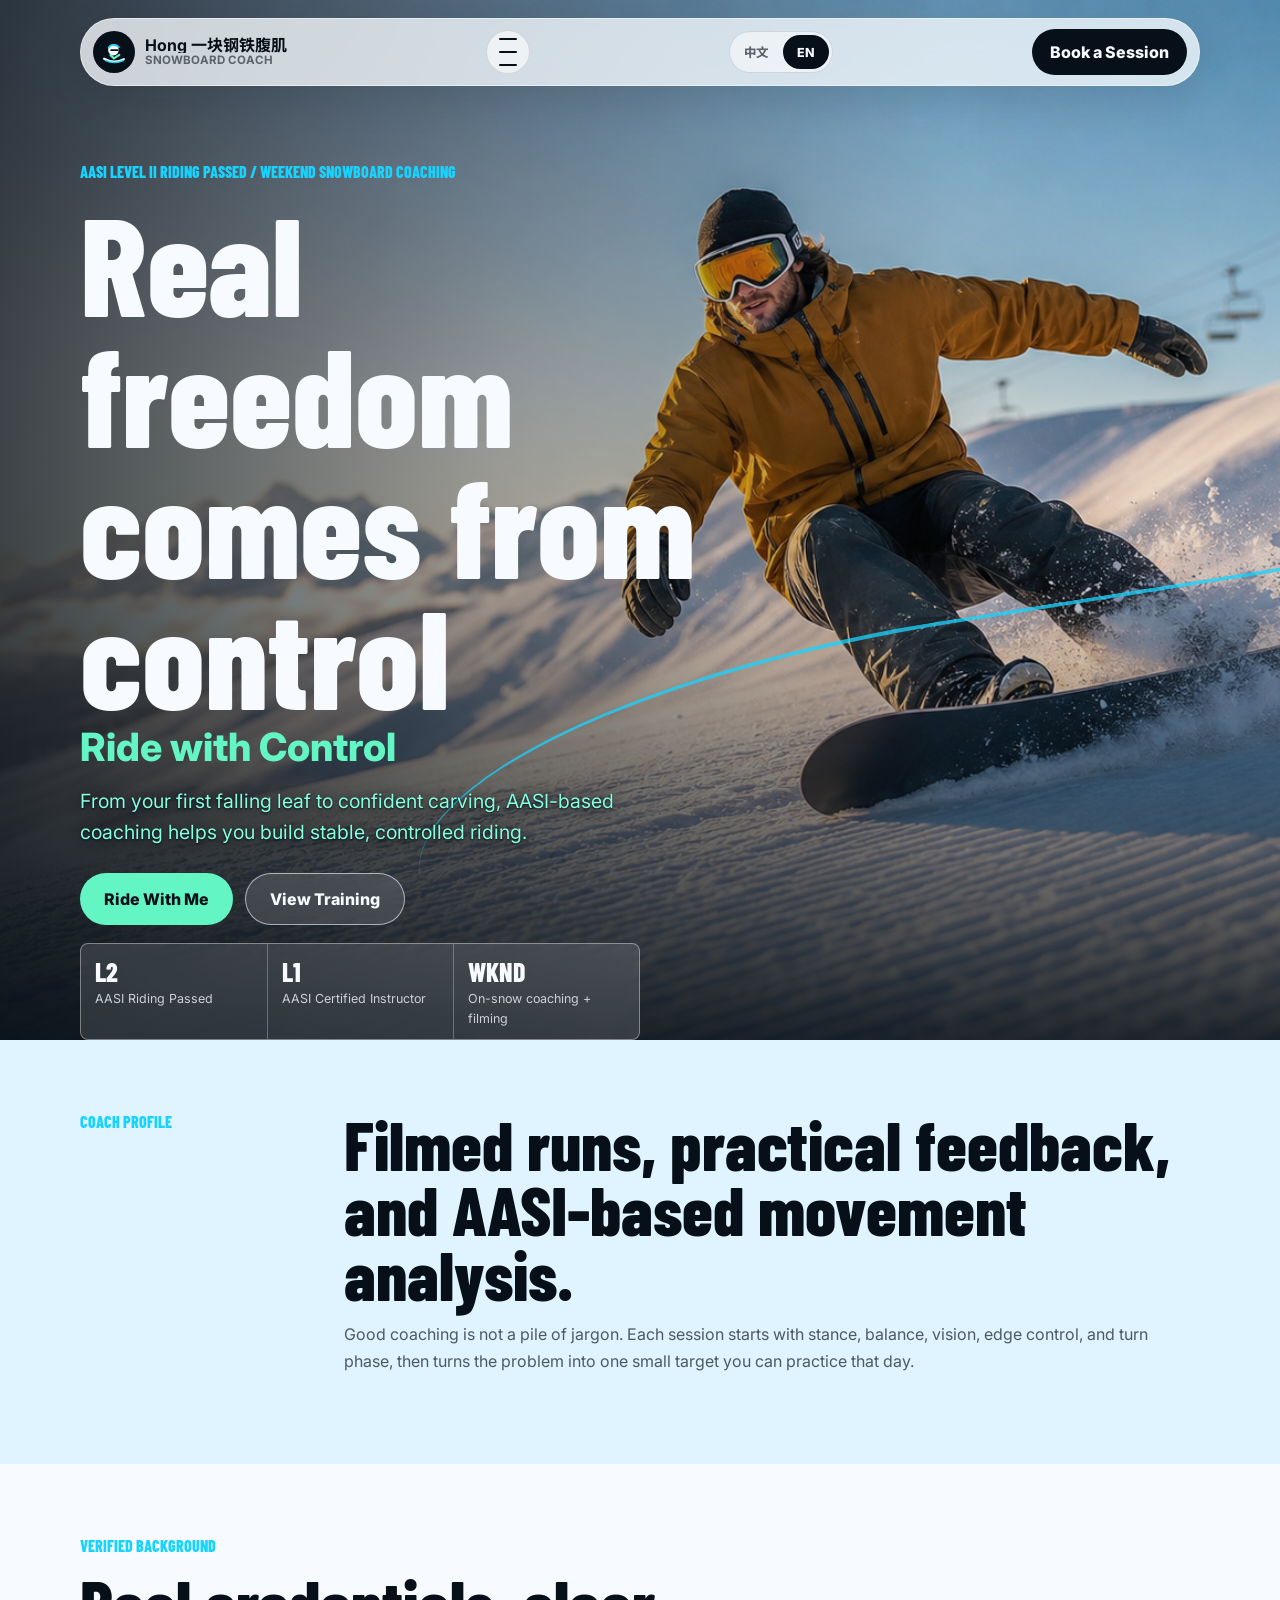
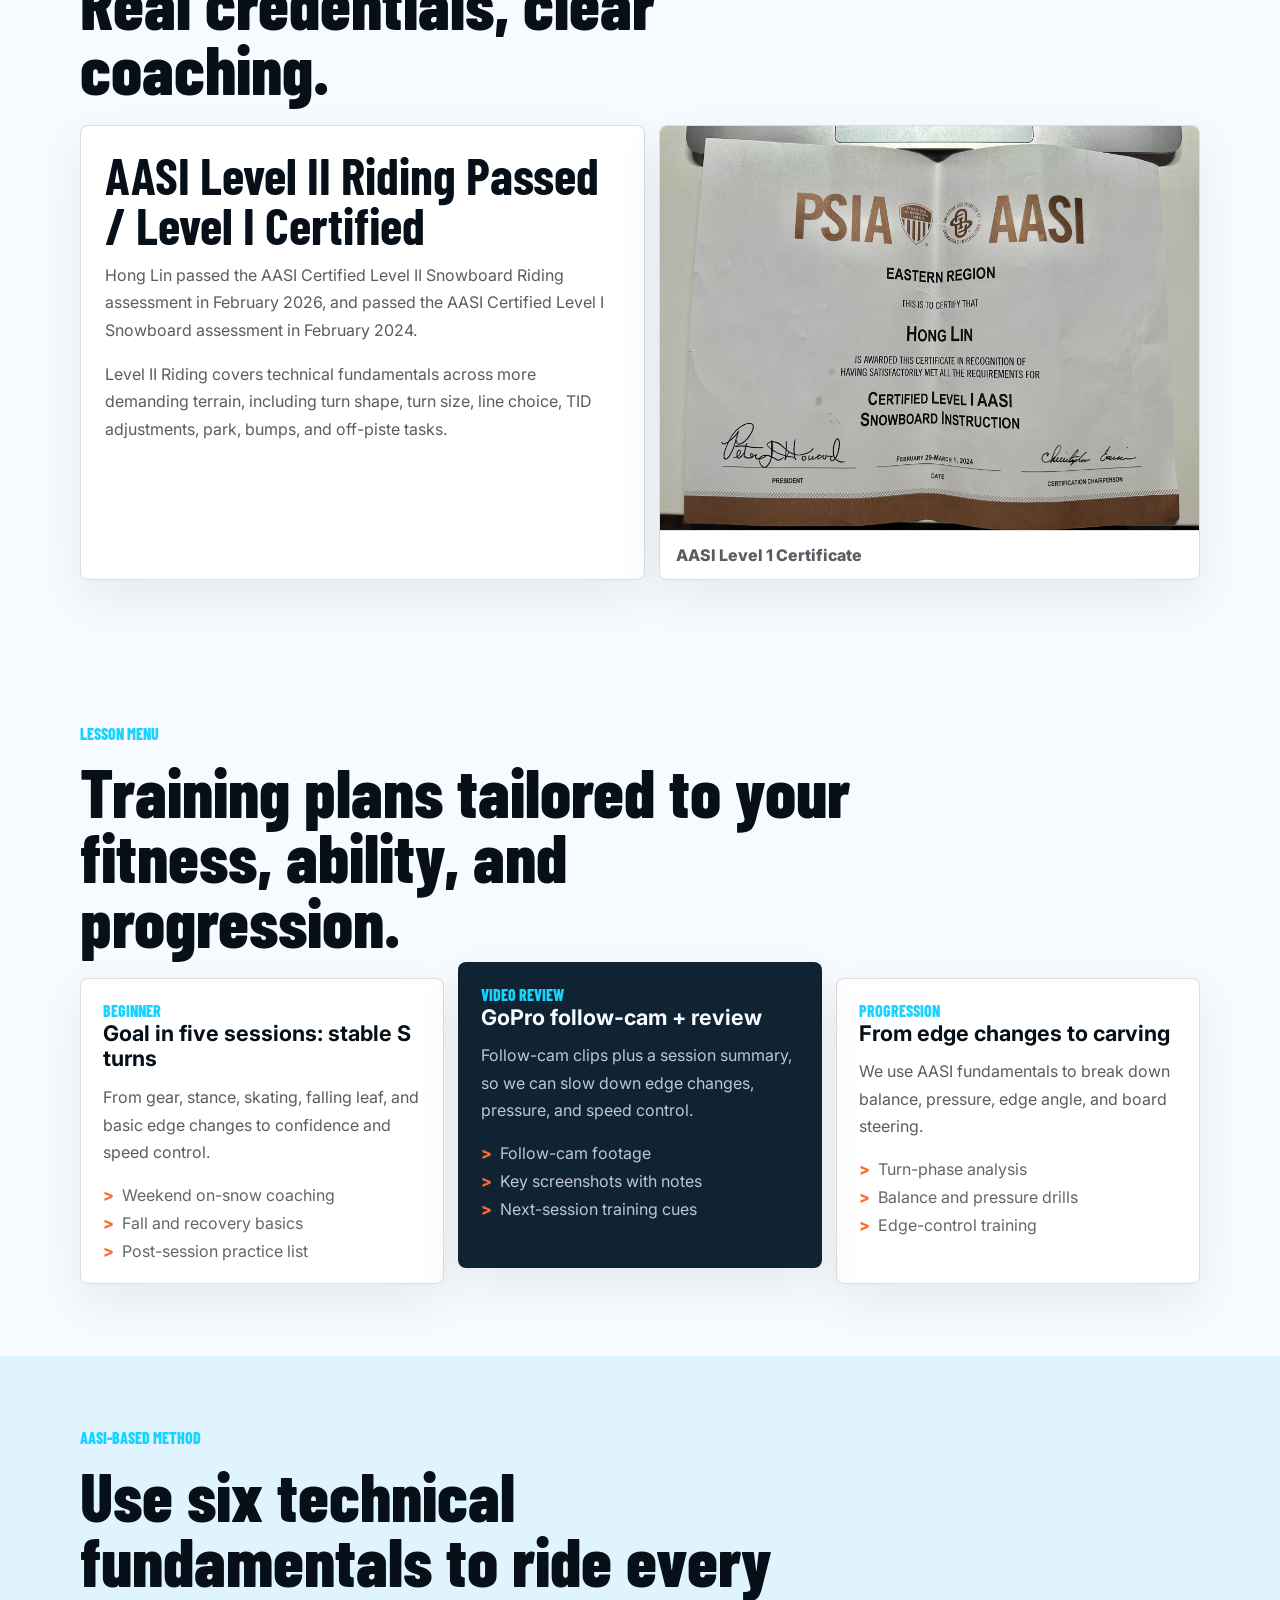
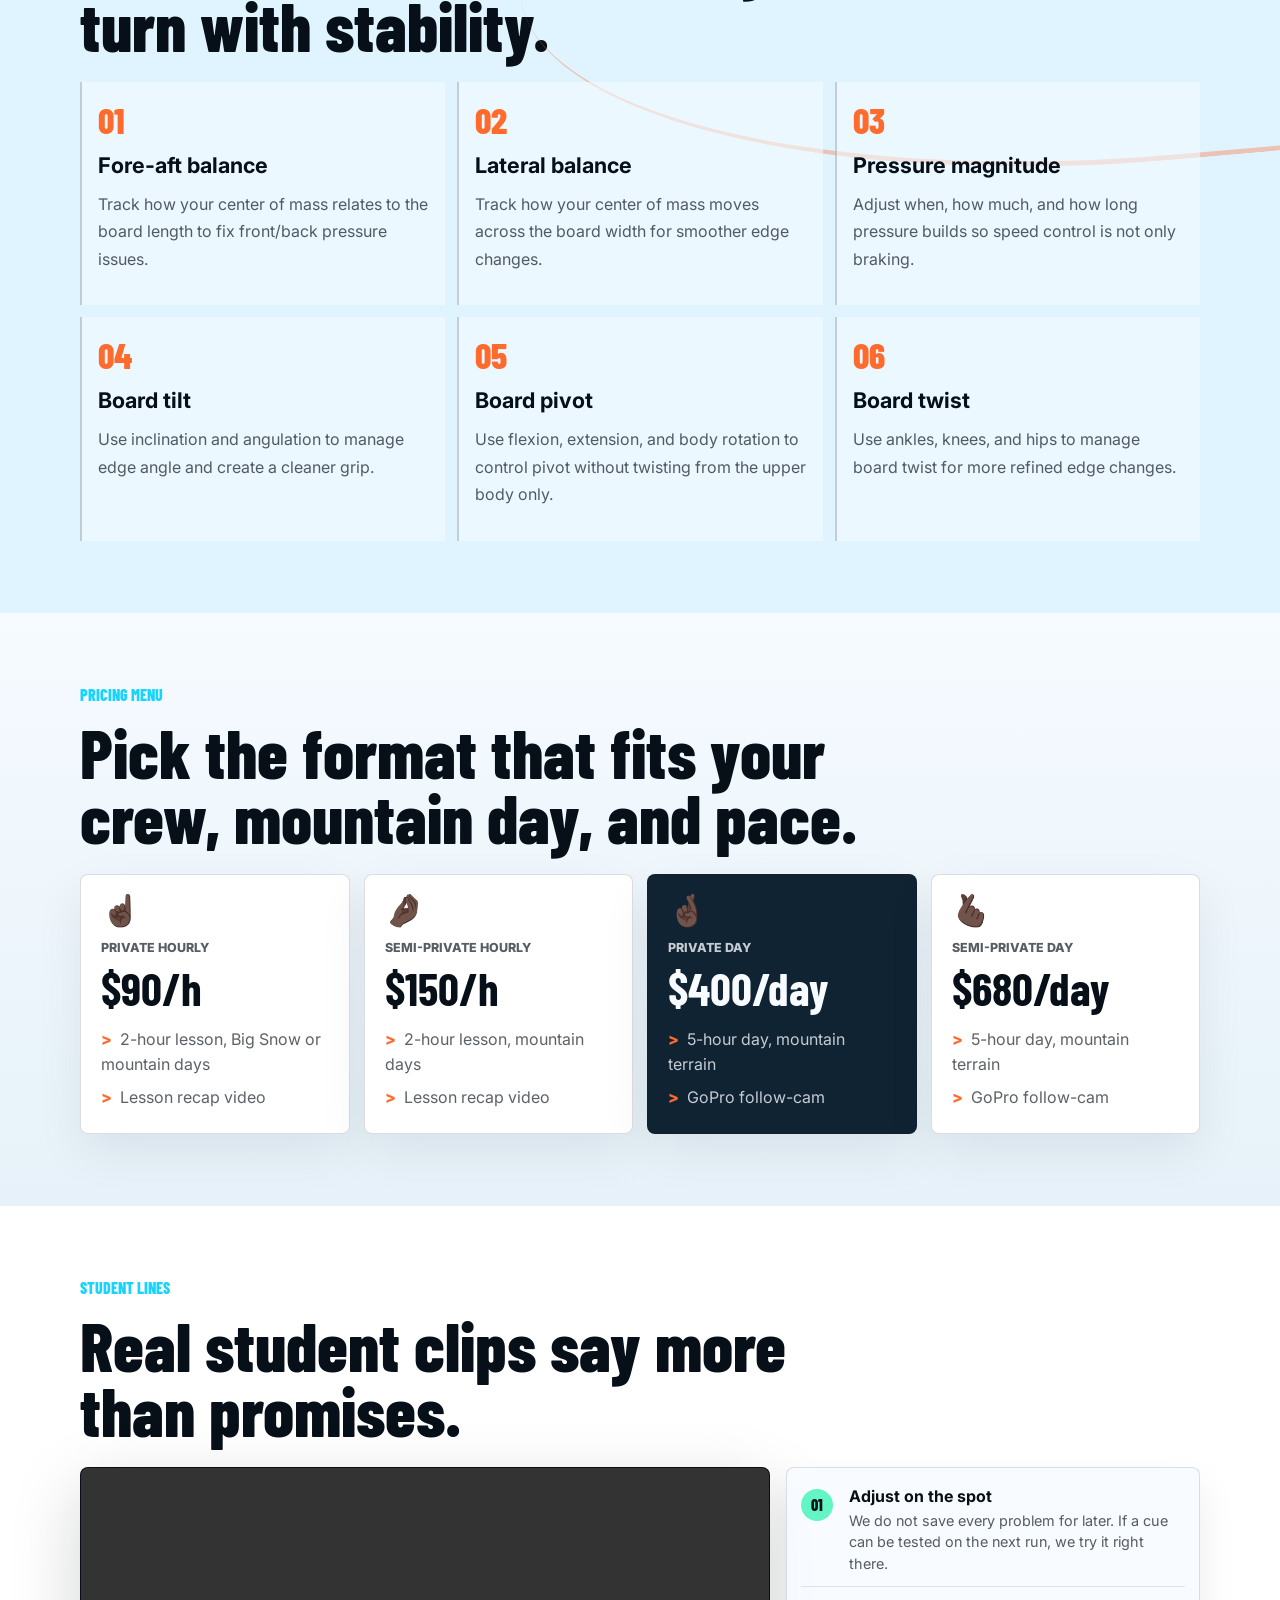
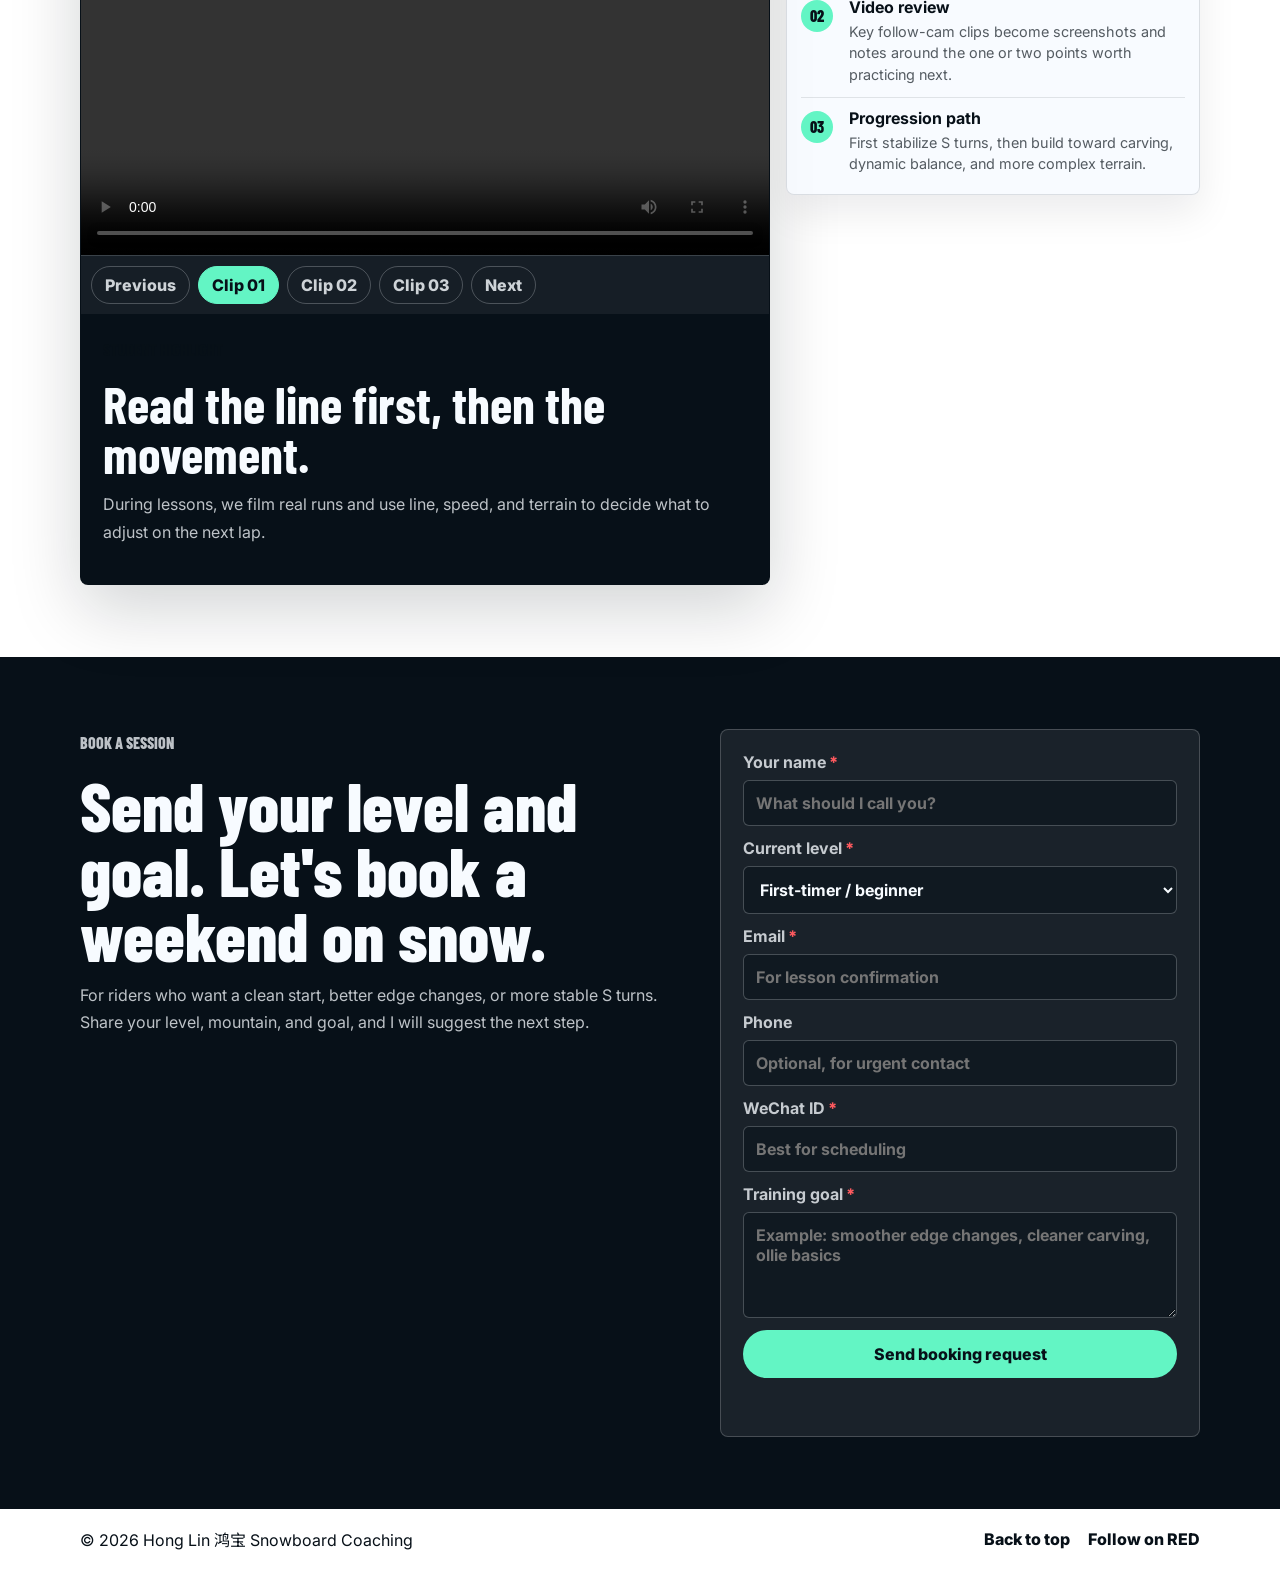
==== index.html @ 6276e7be "Deploy HongSnow static site" ====
<!DOCTYPE html>
<html lang="en">
  <head>
    <meta charset="UTF-8" />
    <meta name="viewport" content="width=device-width, initial-scale=1.0" />
    <meta name="theme-color" content="#071018" />
    <meta name="apple-mobile-web-app-capable" content="yes" />
    <meta name="apple-mobile-web-app-title" content="Hong Snow" />
    <meta name="apple-mobile-web-app-status-bar-style" content="black-translucent" />
    <link rel="manifest" href="./manifest.webmanifest" />
    <link rel="apple-touch-icon" href="./assets/app-icons/apple-touch-icon.png" />
    <title>Hong Lin 鸿宝 | AASI 单板滑雪教学</title>
    <link rel="preconnect" href="https://fonts.googleapis.com" />
    <link rel="preconnect" href="https://fonts.gstatic.com" crossorigin />
    <link
      href="https://fonts.googleapis.com/css2?family=Barlow+Condensed:wght@600;700;800&family=Inter:wght@400;500;600;700;800&family=Noto+Sans+SC:wght@400;500;700;800&display=swap"
      rel="stylesheet"
    />
    <link rel="stylesheet" href="./styles.css" />
  </head>
  <body>
    <div class="snow-welcome" aria-label="Welcome to the snow">
      <div class="snow-welcome-sky" aria-hidden="true"></div>
      <div class="snow-welcome-copy">
        <span>Hong Snow</span>
        <strong>Welcome to the snow</strong>
      </div>
      <svg class="snow-welcome-scene" viewBox="0 0 420 760" aria-hidden="true">
        <defs>
          <linearGradient id="welcomeSky" x1="0" x2="0" y1="0" y2="1">
            <stop offset="0" stop-color="#102332" />
            <stop offset="0.56" stop-color="#dff4ff" />
            <stop offset="1" stop-color="#f7fbff" />
          </linearGradient>
          <linearGradient id="welcomeSlope" x1="0" x2="1" y1="0" y2="1">
            <stop offset="0" stop-color="#ffffff" />
            <stop offset="1" stop-color="#bdeaff" />
          </linearGradient>
        </defs>
        <rect width="420" height="760" fill="url(#welcomeSky)" />
        <circle cx="340" cy="92" r="34" fill="#f7fbff" opacity="0.75" />
        <path d="M0 390 98 250l70 96 88-168 164 228v354H0Z" fill="#dff4ff" />
        <path d="M0 448 126 318l48 58 86-112 160 194v302H0Z" fill="#f7fbff" />
        <path class="welcome-track" d="M60 198 C126 292 180 390 232 492 C270 566 320 646 390 724" fill="none" stroke="#19d3ff" stroke-width="6" stroke-linecap="round" opacity="0.75" />
        <path d="M0 540 C110 486 230 550 420 476 V760H0Z" fill="url(#welcomeSlope)" />
        <g class="welcome-rider">
          <g class="rider-shadow">
            <ellipse cx="0" cy="52" rx="62" ry="10" fill="#071018" opacity="0.2" />
          </g>
          <path d="M-72 46 C-26 72 44 74 92 42" fill="none" stroke="#071018" stroke-width="12" stroke-linecap="round" />
          <path d="M-45 35 C-8 48 38 48 72 30" fill="none" stroke="#19d3ff" stroke-width="6" stroke-linecap="round" />
          <path d="M-18 -24 10 22 44 4" fill="none" stroke="#ff6b2c" stroke-width="16" stroke-linecap="round" stroke-linejoin="round" />
          <path d="M-38 -22 -2 24 28 48" fill="none" stroke="#63f5c4" stroke-width="15" stroke-linecap="round" stroke-linejoin="round" />
          <path d="M-28 -76 C-44 -42 -28 -18 2 -14 C36 -10 52 -34 36 -62 C22 -90 -12 -98 -28 -76Z" fill="#f7fbff" />
          <path d="M-36 -72 C-8 -104 34 -86 50 -58" fill="none" stroke="#ff2d2d" stroke-width="20" stroke-linecap="round" />
          <path d="M-46 -64 -76 -78 M48 -56 78 -66" stroke="#ff2d2d" stroke-width="8" stroke-linecap="round" />
          <path d="M-18 -56 H28" stroke="#071018" stroke-width="10" stroke-linecap="round" />
          <path d="M-4 -22 20 -54" stroke="#63f5c4" stroke-width="9" stroke-linecap="round" />
        </g>
      </svg>
    </div>
    <header class="site-header" aria-label="主导航">
      <a class="brand" href="#top" aria-label="回到首页">
        <span class="brand-mark" aria-hidden="true">
          <img src="./assets/snowboard-avatar.svg" alt="" />
        </span>
        <span>
          <strong>Hong 一块钢铁腹肌</strong>
          <small>Snowboard Coach</small>
        </span>
      </a>
      <button class="menu-toggle" type="button" aria-expanded="false" aria-controls="site-menu" aria-label="Open menu">
        <span></span>
        <span></span>
        <span></span>
      </button>
      <nav class="nav-links" id="site-menu" aria-label="页面导航">
        <a data-nav="home" href="./index.html">首页</a>
        <a data-nav="programs" href="./programs.html">课程</a>
        <a data-nav="clips" href="./student-clips.html">学员视频</a>
        <a data-nav="about" href="./about.html">关于我</a>
        <a data-nav="pricing" href="#pricing">价格</a>
        <button data-nav="install" type="button" class="nav-install install-web-app">安装App</button>
        <a data-nav="book" href="#booking">预约</a>
      </nav>
      <div class="language-toggle" aria-label="语言切换">
        <button type="button" data-lang="zh">中文</button>
        <button type="button" class="active" data-lang="en">EN</button>
      </div>
      <a class="nav-cta" href="#booking">约体验课</a>
    </header>

    <main id="top">
      <section class="hero" aria-labelledby="hero-title">
        <video
          class="hero-image"
          src="./assets/riding-clip.mp4"
          poster="./assets/hero-snowboard-coach.png"
          data-start="12"
          data-end="22"
          autoplay
          muted
          loop
          playsinline
          aria-label="Hong Lin 的单板滑雪实拍片段"
        ></video>
        <div class="hero-shade"></div>
        <div class="hero-content">
          <p class="kicker">AASI Level II Riding Passed / Weekend Snowboard Coaching</p>
          <h1 id="hero-title">
            <span class="hero-title-main">
              <span>真正的自由</span>
              <span>来自掌控</span>
            </span>
            <span class="hero-title-en">Ride with Control</span>
          </h1>
          <p class="hero-copy">
            从第一次落叶飘，到自信刻滑。基于 AASI 教学体系，帮助你建立稳定、可控的滑行。
          </p>
          <div class="hero-actions">
            <a class="button primary" href="#booking">约我上雪</a>
            <a class="button ghost" href="#content">看训练栏目</a>
          </div>
          <aside class="hero-panel" aria-label="近期数据">
            <div>
              <span class="metric">L2</span>
              <span class="label">AASI Riding 已通过</span>
            </div>
            <div>
              <span class="metric">L1</span>
              <span class="label">AASI 单板认证教练</span>
            </div>
            <div>
              <span class="metric">周末</span>
              <span class="label">雪场教学与跟拍</span>
            </div>
          </aside>
        </div>
      </section>

      <section class="intro band">
        <div class="section-label">Coach Profile</div>
        <div class="intro-copy">
          <h2>会跟拍、会复盘，也按 AASI 标准看动作。</h2>
          <p>
            训练不是堆术语。每节课都会先看站姿、重心、视线、板刃和转弯阶段，再把问题拆成可以当天练起来的小目标。你会知道为什么摔、怎么改、下一趟该盯哪一个动作。
          </p>
        </div>
      </section>

      <section class="credentials" aria-labelledby="credentials-title">
        <div class="section-heading">
          <p class="section-label">Verified Background</p>
          <h2 id="credentials-title">真实资料做背书，教学方法不靠玄学。</h2>
        </div>
        <div class="credential-layout">
          <article class="credential-copy">
            <h3>AASI Level II Riding Passed / Level I Certified</h3>
            <p>
              资料显示 Hong Lin 于 2026 年 2 月通过 AASI Certified Level II Snowboard Riding assessment，并在 2024 年 2 月通过 AASI Certified Level I Snowboard assessment。
            </p>
            <p>
              Level II Riding 评估覆盖高级地形中的技术基本功整合、turn shape、turn size、line、TID 调整以及 park / bumps / off-piste 等项目。主页只展示与教学可信度相关的信息。
            </p>
          </article>
          <div class="credential-images">
            <figure>
              <img src="./assets/aasi-certification-l1-hong-lin.jpg" alt="Hong Lin 的 AASI Level 1 证书照片" />
              <figcaption>AASI Level 1 认证</figcaption>
            </figure>
          </div>
        </div>
      </section>

      <section class="courses" id="courses" aria-labelledby="courses-title">
        <div class="section-heading">
          <p class="section-label">Lesson Menu</p>
          <h2 id="courses-title">按你的身体素质、能力、进展定制最适合你的训练课程。</h2>
        </div>
        <div class="course-grid">
          <article class="course-card">
            <span class="course-tag">Beginner</span>
            <h3>五节课目标：稳定 S 弯</h3>
            <p>从装备、站姿、推坡、落叶飘到基础换刃，重点先建立安全感和速度控制。</p>
            <ul>
              <li>周末雪场教学</li>
              <li>摔倒与起身保护</li>
              <li>课后动作清单</li>
            </ul>
          </article>
          <article class="course-card featured">
            <span class="course-tag">Video Review</span>
            <h3>GoPro 跟拍 + 动作复盘</h3>
            <p>全天跟拍素材加课程总结，用慢镜头看你在换刃、压刃、控速时到底发生了什么。</p>
            <ul>
              <li>跟拍视频素材</li>
              <li>重点错误截图标注</li>
              <li>下一次训练建议</li>
            </ul>
          </article>
          <article class="course-card">
            <span class="course-tag">Progression</span>
            <h3>换刃到刻滑进阶</h3>
            <p>用 AASI 技术基本功拆解重心、压力、板刃角和转板方式，让你知道每一趟为什么变好。</p>
            <ul>
              <li>转弯阶段分析</li>
              <li>重心与压力练习</li>
              <li>板刃控制训练</li>
            </ul>
          </article>
        </div>
      </section>

      <section class="method band" id="method" aria-labelledby="method-title">
        <div class="method-line" aria-hidden="true"></div>
        <div class="section-heading">
          <p class="section-label">AASI-based Method</p>
          <h2 id="method-title">用六个技术基本功，稳定滑好每一个弯。</h2>
        </div>
        <div class="method-steps">
          <article>
            <span>01</span>
            <h3>纵向重心</h3>
            <p>看重心和支撑面在板长方向的关系，解决前后脚压力失衡。</p>
          </article>
          <article>
            <span>02</span>
            <h3>横向重心</h3>
            <p>看重心如何跨过板宽，帮助换刃更顺，不被板刃绊住。</p>
          </article>
          <article>
            <span>03</span>
            <h3>压力大小</h3>
            <p>判断压力建立的时机、大小和持续时间，让控速不只靠刹车。</p>
          </article>
          <article>
            <span>04</span>
            <h3>板刃倾角</h3>
            <p>用 inclination 和 angulation 控制板刃，找到稳定抓雪的角度。</p>
          </article>
          <article>
            <span>05</span>
            <h3>转板</h3>
            <p>用屈伸和身体旋转控制板的 pivot，减少只靠上身硬拧。</p>
          </article>
          <article>
            <span>06</span>
            <h3>板身扭转</h3>
            <p>用脚踝、膝盖和髋部控制 board twist，让换刃更细腻。</p>
          </article>
        </div>
      </section>

      <section class="pricing" id="pricing" aria-labelledby="pricing-title">
        <div class="section-heading">
          <p class="section-label">Pricing Menu</p>
          <h2 id="pricing-title">Pick the format that fits your crew, mountain day, and pace.</h2>
        </div>
        <div class="pricing-grid">
          <article class="price-card">
            <span class="price-gesture" aria-hidden="true">☝🏿</span>
            <p class="price-type">Private Hourly</p>
            <h3>$90/h</h3>
            <ul>
              <li>2-hour lesson, Big Snow or mountain days</li>
              <li>Lesson recap video</li>
            </ul>
          </article>
          <article class="price-card">
            <span class="price-gesture" aria-hidden="true">🤌🏿</span>
            <p class="price-type">Semi-private Hourly</p>
            <h3>$150/h</h3>
            <ul>
              <li>2-hour lesson, mountain days</li>
              <li>Lesson recap video</li>
            </ul>
          </article>
          <article class="price-card featured">
            <span class="price-gesture" aria-hidden="true">🤞🏿</span>
            <p class="price-type">Private Day</p>
            <h3>$400/day</h3>
            <ul>
              <li>5-hour day, mountain terrain</li>
              <li>GoPro follow-cam</li>
            </ul>
          </article>
          <article class="price-card">
            <span class="price-gesture" aria-hidden="true">🫰🏿</span>
            <p class="price-type">Semi-private Day</p>
            <h3>$680/day</h3>
            <ul>
              <li>5-hour day, mountain terrain</li>
              <li>GoPro follow-cam</li>
            </ul>
          </article>
        </div>
      </section>

      <section class="student-lines" id="content" aria-labelledby="content-title">
        <div class="section-heading">
          <p class="section-label">Student Lines</p>
          <h2 id="content-title">真实学员片段，比承诺更有说服力。</h2>
        </div>
        <div class="student-layout">
          <article class="student-video-card">
            <video
              class="student-player"
              src="./assets/student-highlight-1.mp4"
              preload="metadata"
              controls
              playsinline
              aria-label="学员单板滑雪训练片段"
            ></video>
            <div class="clip-controls" aria-label="学员视频切换">
              <button type="button" class="clip-prev">上一条</button>
              <button type="button" class="clip-tab active" data-clip-index="0">片段 01</button>
              <button type="button" class="clip-tab" data-clip-index="1">片段 02</button>
              <button type="button" class="clip-tab" data-clip-index="2">片段 03</button>
              <button type="button" class="clip-next">下一条</button>
            </div>
            <div class="student-video-caption">
              <p class="episode">学员训练片段</p>
              <h3>先看线路，再看动作。</h3>
              <p>上课时我会把学员的滑行拍下来，用真实路线、速度和地形讨论下一趟怎么改。</p>
            </div>
          </article>
          <aside class="coach-notes">
            <article>
              <span>01</span>
              <h3>当场调整</h3>
              <p>不把问题堆到课后才说。能在下一趟试的动作，就当场改。</p>
            </article>
            <article>
              <span>02</span>
              <h3>视频复盘</h3>
              <p>跟拍视频会保留关键片段，课后用截图或文字标出最值得练的一两个点。</p>
            </article>
            <article>
              <span>03</span>
              <h3>进阶路线</h3>
              <p>新手先稳住 S 弯，进阶再追求刻滑、动态平衡和更复杂地形。</p>
            </article>
          </aside>
        </div>
      </section>

      <section class="booking" id="booking" aria-labelledby="booking-title">
        <div>
          <p class="section-label">Book A Session</p>
          <h2 id="booking-title">发来你的阶段和目标，约一个周末上雪。</h2>
          <p>
            适合想系统入门、突破换刃或开始练更稳定 S 弯的单板玩家。填写你的阶段、常去雪场和目标，我会给出课程建议。
          </p>
        </div>
        <form
          class="booking-form"
          name="snowboard-booking"
          method="POST"
        >
          <input type="hidden" name="subject" value="新的单板滑雪课程预约" />
          <p class="hidden-field">
            <label>不要填写这一栏 <input name="bot-field" /></label>
          </p>
          <label>
            <span class="field-label required">你的名字</span>
            <input type="text" name="name" placeholder="怎么称呼你" required />
          </label>
          <label>
            <span class="field-label required">当前阶段</span>
            <select name="level" required>
              <option>纯新手 beginner</option>
              <option>新手入门进阶 intermediate</option>
              <option>高级地形动态滑行 advance</option>
            </select>
          </label>
          <label>
            <span class="field-label required">邮箱</span>
            <input type="email" name="email" placeholder="方便接收课程确认" required />
          </label>
          <label>
            <span class="field-label">电话</span>
            <input type="tel" name="phone" placeholder="可选，方便紧急联系" />
          </label>
          <label>
            <span class="field-label required">微信号</span>
            <input type="text" name="wechat" placeholder="优先用于沟通预约时间" required />
          </label>
          <label>
            <span class="field-label required">训练目标</span>
            <textarea name="goal" rows="4" placeholder="比如：换刃更稳、刻滑不甩尾、学 ollie" required></textarea>
          </label>
          <button type="submit">发送预约意向</button>
          <p class="form-note" role="status" aria-live="polite"></p>
        </form>
      </section>
    </main>

    <footer>
      <p>© 2026 Hong Lin 鸿宝 Snowboard Coaching</p>
      <div>
        <a href="#top">回到顶部</a>
        <a
          href="https://xhslink.com/m/4YDysfqvlFo"
          target="_blank"
          rel="noopener"
        >关注小红书</a>
      </div>
    </footer>

    <script src="./google-sheets-config.js"></script>
    <script src="./script.js"></script>
  </body>
</html>
---- styles.css ----
:root {
  --ink: #071018;
  --deep: #102332;
  --snow: #f7fbff;
  --ice: #dff4ff;
  --cyan: #19d3ff;
  --mint: #63f5c4;
  --orange: #ff6b2c;
  --line: rgba(7, 16, 24, 0.14);
  --glass: rgba(247, 251, 255, 0.84);
  --shadow: 0 24px 70px rgba(7, 16, 24, 0.18);
}

* {
  box-sizing: border-box;
}

html {
  scroll-behavior: smooth;
}

body {
  margin: 0;
  color: var(--ink);
  background: var(--snow);
  font-family: "Inter", "Noto Sans SC", system-ui, sans-serif;
}

body.is-standalone {
  padding-top: env(safe-area-inset-top);
  background: var(--ink);
}

body.has-welcome {
  overflow: hidden;
}

.snow-welcome {
  position: fixed;
  z-index: 100;
  inset: 0;
  display: grid;
  overflow: hidden;
  place-items: stretch;
  color: var(--snow);
  background: var(--ink);
  opacity: 0;
  pointer-events: none;
}

.snow-welcome.play {
  animation: welcome-shell 4.6s ease forwards;
  opacity: 1;
  pointer-events: auto;
}

.snow-welcome-sky {
  position: absolute;
  inset: 0;
  background:
    radial-gradient(circle at 72% 10%, rgba(247, 251, 255, 0.62), transparent 11%),
    linear-gradient(180deg, #071018 0%, #102332 28%, #bfefff 72%, #f7fbff 100%);
}

.snow-welcome-copy {
  position: absolute;
  z-index: 2;
  top: max(70px, calc(env(safe-area-inset-top) + 56px));
  left: 24px;
  right: 24px;
  text-align: center;
  text-shadow: 0 12px 36px rgba(7, 16, 24, 0.28);
}

.snow-welcome-copy span {
  display: block;
  color: var(--mint);
  font-family: "Barlow Condensed", "Noto Sans SC", sans-serif;
  font-size: 1.25rem;
  font-weight: 800;
  letter-spacing: 0;
  text-transform: uppercase;
}

.snow-welcome-copy strong {
  display: block;
  margin-top: 6px;
  font-family: "Barlow Condensed", "Noto Sans SC", sans-serif;
  font-size: clamp(3.5rem, 16vw, 7rem);
  line-height: 0.9;
}

.snow-welcome-scene {
  position: absolute;
  inset: 0;
  width: 100%;
  height: 100%;
  object-fit: cover;
}

.welcome-track {
  stroke-dasharray: 760;
  stroke-dashoffset: 760;
}

.snow-welcome.play .welcome-track {
  animation: welcome-track 2.6s 0.35s ease-out forwards;
}

.welcome-rider {
  opacity: 0;
  transform-box: fill-box;
  transform-origin: center;
}

.snow-welcome.play .welcome-rider {
  animation: welcome-ride 3.65s 0.36s cubic-bezier(0.14, 0.84, 0.2, 1) forwards;
}

@keyframes welcome-shell {
  0% {
    opacity: 1;
  }
  78% {
    opacity: 1;
  }
  100% {
    opacity: 0;
    visibility: hidden;
  }
}

@keyframes welcome-track {
  0% {
    stroke-dashoffset: 760;
  }
  100% {
    stroke-dashoffset: 0;
  }
}

@keyframes welcome-ride {
  0% {
    opacity: 0;
    transform: translate(54px, 190px) rotate(-24deg) scale(0.2);
  }
  10% {
    opacity: 1;
  }
  38% {
    transform: translate(154px, 332px) rotate(-17deg) scale(0.48);
  }
  68% {
    transform: translate(242px, 498px) rotate(-10deg) scale(0.92);
  }
  100% {
    opacity: 1;
    transform: translate(332px, 670px) rotate(-5deg) scale(1.55);
  }
}

a {
  color: inherit;
  text-decoration: none;
}

button,
input,
select,
textarea {
  font: inherit;
}

.site-header {
  position: fixed;
  z-index: 20;
  top: 18px;
  left: 50%;
  display: flex;
  align-items: center;
  justify-content: space-between;
  gap: 10px;
  width: min(1120px, calc(100% - 32px));
  min-height: 64px;
  padding: 10px 12px;
  border: 1px solid rgba(255, 255, 255, 0.5);
  border-radius: 999px;
  background: rgba(247, 251, 255, 0.78);
  box-shadow: 0 12px 40px rgba(7, 16, 24, 0.12);
  backdrop-filter: blur(18px);
  transform: translateX(-50%);
}

.brand,
.language-toggle,
.hero-actions,
.channel-list a,
footer,
footer div {
  display: flex;
  align-items: center;
}

.brand {
  gap: 10px;
}

.brand-mark {
  display: grid;
  width: 42px;
  height: 42px;
  place-items: center;
  border-radius: 50%;
  color: var(--snow);
  background: var(--ink);
  font-family: "Barlow Condensed", sans-serif;
  font-size: 1.1rem;
  font-weight: 800;
}

.brand-mark img {
  width: 34px;
  height: 34px;
}

.brand strong,
.brand small {
  display: block;
}

.brand strong {
  max-width: 190px;
  overflow: hidden;
  color: var(--ink);
  line-height: 1.05;
  text-overflow: ellipsis;
  white-space: nowrap;
}

.brand small {
  color: rgba(7, 16, 24, 0.58);
  font-size: 0.72rem;
  font-weight: 700;
  text-transform: uppercase;
}

.language-toggle {
  display: inline-grid;
  grid-template-columns: repeat(2, minmax(44px, 1fr));
  gap: 3px;
  min-width: 104px;
  padding: 3px;
  border: 1px solid rgba(7, 16, 24, 0.12);
  border-radius: 999px;
  background: rgba(255, 255, 255, 0.52);
}

.language-toggle button {
  min-width: 0;
  height: 34px;
  border: 0;
  border-radius: 999px;
  color: rgba(7, 16, 24, 0.62);
  background: transparent;
  cursor: pointer;
  font-size: 0.78rem;
  font-weight: 800;
  letter-spacing: 0;
  white-space: nowrap;
}

.language-toggle button.active {
  color: var(--snow);
  background: var(--ink);
}

.menu-toggle {
  display: inline-grid;
  flex: 0 0 auto;
  width: 44px;
  height: 44px;
  place-items: center;
  border: 1px solid rgba(7, 16, 24, 0.12);
  border-radius: 50%;
  background: rgba(255, 255, 255, 0.62);
  cursor: pointer;
}

.menu-toggle span {
  display: block;
  width: 18px;
  height: 2px;
  border-radius: 999px;
  background: var(--ink);
  transition: transform 180ms ease, opacity 180ms ease;
}

.site-header.menu-open .menu-toggle span:nth-child(1) {
  transform: translateY(6px) rotate(45deg);
}

.site-header.menu-open .menu-toggle span:nth-child(2) {
  opacity: 0;
}

.site-header.menu-open .menu-toggle span:nth-child(3) {
  transform: translateY(-6px) rotate(-45deg);
}

.nav-links {
  position: absolute;
  top: calc(100% + 10px);
  right: 12px;
  display: grid;
  gap: 6px;
  min-width: 220px;
  padding: 10px;
  border: 1px solid rgba(7, 16, 24, 0.1);
  border-radius: 8px;
  background: rgba(247, 251, 255, 0.96);
  box-shadow: 0 18px 52px rgba(7, 16, 24, 0.16);
  opacity: 0;
  pointer-events: none;
  transform: translateY(-8px);
  transition: opacity 180ms ease, transform 180ms ease;
}

.site-header.menu-open .nav-links {
  opacity: 1;
  pointer-events: auto;
  transform: translateY(0);
}

.nav-links a,
.nav-install {
  display: flex;
  align-items: center;
  min-height: 42px;
  border: 0;
  border-radius: 6px;
  color: rgba(7, 16, 24, 0.72);
  background: transparent;
  cursor: pointer;
  font: inherit;
  font-size: 0.94rem;
  font-weight: 800;
  padding: 0 12px;
  text-align: left;
}

.nav-install {
  color: var(--ink);
  background: rgba(99, 245, 196, 0.26);
}

.nav-links a,
.nav-install,
.menu-toggle,
.nav-cta,
.button,
.booking-form button {
  transition: transform 180ms ease, background 180ms ease, color 180ms ease, border-color 180ms ease;
}

.app-install {
  position: fixed;
  z-index: 30;
  right: max(16px, env(safe-area-inset-right));
  bottom: max(16px, env(safe-area-inset-bottom));
  display: none;
  align-items: center;
  gap: 12px;
  width: min(360px, calc(100% - 32px));
  padding: 12px;
  border: 1px solid rgba(247, 251, 255, 0.5);
  border-radius: 8px;
  color: var(--snow);
  background: rgba(7, 16, 24, 0.92);
  box-shadow: 0 18px 52px rgba(7, 16, 24, 0.28);
  backdrop-filter: blur(18px);
}

.app-install.show {
  display: flex;
}

.app-install img {
  width: 42px;
  height: 42px;
  flex: 0 0 auto;
}

.app-install strong,
.app-install small {
  display: block;
}

.app-install strong {
  font-size: 0.96rem;
}

.app-install small {
  color: rgba(247, 251, 255, 0.72);
  font-size: 0.78rem;
  line-height: 1.35;
}

.app-install button {
  min-height: 38px;
  border: 0;
  border-radius: 999px;
  color: var(--ink);
  background: var(--mint);
  cursor: pointer;
  font-size: 0.82rem;
  font-weight: 800;
  padding: 0 14px;
}

.app-install .dismiss-install {
  width: 34px;
  min-height: 34px;
  padding: 0;
  color: var(--snow);
  background: rgba(247, 251, 255, 0.14);
}

.nav-links a:hover,
.nav-links a:focus-visible,
.nav-install:hover,
.nav-install:focus-visible,
.menu-toggle:hover,
.menu-toggle:focus-visible {
  color: var(--ink);
  background: rgba(7, 16, 24, 0.06);
}

.nav-cta,
.button,
.booking-form button {
  border: 0;
  border-radius: 999px;
  cursor: pointer;
  font-weight: 800;
}

.nav-cta {
  padding: 13px 18px;
  color: var(--snow);
  background: var(--ink);
}

.hero {
  position: relative;
  display: grid;
  min-height: 88svh;
  overflow: hidden;
  color: var(--snow);
}

.hero-image,
.hero-shade {
  position: absolute;
  inset: 0;
  width: 100%;
  height: 100%;
}

.hero-image {
  object-fit: cover;
  object-position: center;
}

.hero-shade {
  background:
    linear-gradient(90deg, rgba(7, 16, 24, 0.78) 0%, rgba(7, 16, 24, 0.4) 38%, rgba(7, 16, 24, 0.08) 74%),
    linear-gradient(0deg, rgba(7, 16, 24, 0.88) 0%, rgba(7, 16, 24, 0) 42%);
}

.hero::after {
  position: absolute;
  right: -8%;
  bottom: 11%;
  width: 76%;
  height: 28%;
  border-top: 4px solid var(--cyan);
  border-radius: 58% 0 0 0;
  opacity: 0.75;
  transform: rotate(-9deg);
  content: "";
}

.hero-content {
  position: relative;
  z-index: 2;
  align-self: start;
  width: min(680px, calc(100% - 40px));
  margin-left: max(20px, calc((100% - 1120px) / 2));
  padding-top: clamp(132px, 18vh, 196px);
}

.kicker,
.section-label,
.episode,
.course-tag {
  color: var(--cyan);
  font-family: "Barlow Condensed", "Noto Sans SC", sans-serif;
  font-size: 1rem;
  font-weight: 800;
  letter-spacing: 0;
  text-transform: uppercase;
}

h1,
h2,
h3,
p {
  margin-top: 0;
}

h1,
h2 {
  font-family: "Barlow Condensed", "Noto Sans SC", sans-serif;
  font-weight: 800;
  letter-spacing: 0;
  line-height: 0.94;
}

h1 {
  max-width: 760px;
  margin-bottom: 18px;
  font-size: clamp(3.8rem, 12vw, 8.7rem);
}

.hero-title-main,
.hero-title-en {
  display: block;
}

.hero-title-main span {
  display: block;
}

.hero-title-en {
  margin-top: 0.16em;
  color: var(--mint);
  font-family: "Inter", "Noto Sans SC", sans-serif;
  font-size: 0.28em;
  font-weight: 800;
  line-height: 1.05;
  text-transform: none;
}

h2 {
  margin-bottom: 14px;
  font-size: clamp(2.25rem, 5.4vw, 4.8rem);
}

h3 {
  margin-bottom: 12px;
  font-size: 1.35rem;
  line-height: 1.2;
}

.hero-copy {
  max-width: 590px;
  color: #86ffdc;
  font-size: clamp(1rem, 2vw, 1.22rem);
  line-height: 1.62;
  text-shadow: 0 2px 14px rgba(7, 16, 24, 0.92), 0 1px 2px rgba(7, 16, 24, 0.9);
}

.hero-actions {
  flex-wrap: wrap;
  gap: 12px;
  margin-top: 24px;
}

.button {
  display: inline-flex;
  align-items: center;
  justify-content: center;
  min-height: 52px;
  padding: 0 24px;
}

.button.primary {
  color: var(--ink);
  background: var(--mint);
}

.button.ghost {
  border: 1px solid rgba(247, 251, 255, 0.6);
  color: var(--snow);
  background: rgba(247, 251, 255, 0.12);
  backdrop-filter: blur(10px);
}

.nav-cta:hover,
.button:hover,
.booking-form button:hover {
  transform: translateY(-2px);
}

.hero-panel {
  position: relative;
  z-index: 2;
  display: grid;
  grid-template-columns: repeat(3, minmax(0, 1fr));
  width: min(560px, 100%);
  margin-top: 18px;
  overflow: hidden;
  border: 1px solid rgba(255, 255, 255, 0.38);
  border-radius: 8px;
  background: rgba(247, 251, 255, 0.13);
  backdrop-filter: blur(16px);
}

.hero-panel div {
  padding: 12px 14px;
}

.hero-panel div + div {
  border-left: 1px solid rgba(255, 255, 255, 0.28);
}

.metric {
  display: block;
  font-family: "Barlow Condensed", sans-serif;
  font-size: 1.62rem;
  font-weight: 800;
}

.label {
  color: rgba(247, 251, 255, 0.78);
  font-size: 0.78rem;
  line-height: 1.25;
}

section:not(.hero) {
  padding: 72px max(20px, calc((100% - 1120px) / 2));
}

.band {
  background: var(--ice);
}

.intro {
  display: grid;
  grid-template-columns: 220px minmax(0, 1fr);
  gap: 44px;
}

.intro-copy {
  max-width: 850px;
}

.intro p,
.booking p,
.course-card p,
.price-card p,
.method-steps p,
.student-video-caption p,
.coach-notes p,
.video-feature p,
.channel-list span,
blockquote p,
.subpage-hero p {
  color: rgba(7, 16, 24, 0.68);
  line-height: 1.72;
}

.section-heading {
  max-width: 790px;
  margin-bottom: 24px;
}

.credential-layout,
.course-grid,
.pricing-grid,
.proof-grid {
  display: grid;
  grid-template-columns: repeat(3, minmax(0, 1fr));
  gap: 14px;
}

.pricing-grid {
  grid-template-columns: repeat(4, minmax(0, 1fr));
}

.credential-layout {
  grid-template-columns: minmax(0, 0.92fr) minmax(360px, 0.88fr);
  align-items: stretch;
}

.credential-copy,
.credential-images figure {
  border: 1px solid var(--line);
  border-radius: 8px;
  background: #ffffff;
  box-shadow: 0 18px 50px rgba(7, 16, 24, 0.07);
}

.credential-copy {
  padding: 24px;
}

.credential-copy h3 {
  font-family: "Barlow Condensed", "Noto Sans SC", sans-serif;
  font-size: clamp(2rem, 4vw, 3.8rem);
  line-height: 0.98;
}

.credential-copy p {
  color: rgba(7, 16, 24, 0.68);
  line-height: 1.72;
}

.credential-images {
  display: grid;
  grid-template-columns: 1fr;
  gap: 18px;
}

.credential-images figure,
.credential-note {
  display: grid;
  grid-template-rows: minmax(0, 1fr) auto;
  min-height: 440px;
  margin: 0;
  overflow: hidden;
}

.credential-images img {
  width: 100%;
  height: 100%;
  min-height: 0;
  object-fit: cover;
}

.credential-images figure:first-child img {
  object-position: center 36%;
}

.credential-images figcaption {
  padding: 14px 16px;
  border-top: 1px solid var(--line);
  color: rgba(7, 16, 24, 0.68);
  font-weight: 800;
}

.credential-note {
  align-content: end;
  grid-template-rows: auto;
  padding: 24px;
  color: var(--snow);
  background:
    linear-gradient(150deg, rgba(16, 35, 50, 0.96), rgba(7, 16, 24, 0.9)),
    url("./assets/hero-snowboard-coach.png") center / cover;
}

.credential-note span,
.flyer-card span {
  color: var(--mint);
  font-family: "Barlow Condensed", "Noto Sans SC", sans-serif;
  font-size: 1rem;
  font-weight: 800;
  text-transform: uppercase;
}

.credential-note h3,
.flyer-card h3 {
  margin: 18px 0 12px;
  font-family: "Barlow Condensed", "Noto Sans SC", sans-serif;
  font-size: clamp(2rem, 4vw, 3.4rem);
  line-height: 0.98;
}

.credential-note p {
  color: rgba(247, 251, 255, 0.76);
  line-height: 1.72;
}

.course-card,
blockquote {
  border: 1px solid var(--line);
  border-radius: 8px;
  background: #ffffff;
  box-shadow: 0 18px 50px rgba(7, 16, 24, 0.07);
}

.course-card {
  padding: 22px;
}

.course-card.featured {
  color: var(--snow);
  background: var(--deep);
  transform: translateY(-16px);
}

.course-card.featured p,
.course-card.featured li {
  color: rgba(247, 251, 255, 0.76);
}

.course-card ul {
  display: grid;
  gap: 8px;
  margin: 18px 0 0;
  padding: 0;
  list-style: none;
}

.course-card li {
  color: rgba(7, 16, 24, 0.64);
}

.course-card li::before {
  color: var(--orange);
  content: ">";
  font-weight: 800;
  margin-right: 8px;
}

.pricing {
  background:
    linear-gradient(180deg, rgba(247, 251, 255, 0.94), rgba(231, 241, 248, 0.88)),
    var(--ice);
}

.price-card {
  position: relative;
  min-height: 260px;
  padding: 20px;
  border: 1px solid var(--line);
  border-radius: 8px;
  background: #ffffff;
  box-shadow: 0 18px 50px rgba(7, 16, 24, 0.07);
}

.price-card.featured {
  color: var(--snow);
  background: var(--deep);
}

.price-card.featured .price-type,
.price-card.featured p,
.price-card.featured li {
  color: rgba(247, 251, 255, 0.78);
}

.price-gesture {
  display: block;
  margin-bottom: 12px;
  font-size: 1.9rem;
  line-height: 1;
}

.price-type {
  margin: 0 0 8px;
  color: rgba(7, 16, 24, 0.58);
  font-size: 0.78rem;
  font-weight: 800;
  text-transform: uppercase;
}

.price-card h3 {
  margin: 0;
  font-family: "Barlow Condensed", "Noto Sans SC", sans-serif;
  font-size: clamp(2.3rem, 3.6vw, 3.8rem);
  line-height: 0.92;
}

.price-card ul {
  display: grid;
  gap: 8px;
  margin: 18px 0 0;
  padding: 0;
  list-style: none;
}

.price-card li {
  color: rgba(7, 16, 24, 0.66);
  line-height: 1.55;
}

.price-card li::before {
  color: var(--orange);
  content: ">";
  font-weight: 800;
  margin-right: 8px;
}

.method {
  position: relative;
  overflow: hidden;
}

.method-line {
  position: absolute;
  right: -7%;
  top: 132px;
  width: 66%;
  height: 34%;
  border-bottom: 5px solid var(--orange);
  border-radius: 0 0 0 76%;
  opacity: 0.35;
  transform: rotate(-5deg);
}

.method-steps {
  position: relative;
  display: grid;
  grid-template-columns: repeat(3, minmax(0, 1fr));
  gap: 12px;
}

.method-steps article {
  min-height: 150px;
  padding: 16px;
  border-left: 2px solid rgba(7, 16, 24, 0.18);
  background: rgba(247, 251, 255, 0.56);
}

.method-steps span {
  display: block;
  margin-bottom: 12px;
  color: var(--orange);
  font-family: "Barlow Condensed", sans-serif;
  font-size: 2.25rem;
  font-weight: 800;
}

.content-layout {
  display: grid;
  grid-template-columns: minmax(0, 1.35fr) minmax(280px, 0.65fr);
  gap: 20px;
}

.video-feature {
  position: relative;
  min-height: 460px;
  overflow: hidden;
  padding: 34px;
  border-radius: 8px;
  color: var(--snow);
  background:
    linear-gradient(135deg, rgba(7, 16, 24, 0.94), rgba(16, 35, 50, 0.68)),
    url("./assets/hero-snowboard-coach.png") center / cover;
  box-shadow: var(--shadow);
}

.video-feature h3 {
  max-width: 540px;
  margin-top: 230px;
  font-family: "Barlow Condensed", "Noto Sans SC", sans-serif;
  font-size: clamp(2rem, 4vw, 4rem);
  font-weight: 800;
}

.video-feature p {
  max-width: 520px;
  color: rgba(247, 251, 255, 0.78);
}

.play-button {
  position: absolute;
  top: 32px;
  right: 32px;
  display: grid;
  width: 72px;
  height: 72px;
  place-items: center;
  border: 1px solid rgba(247, 251, 255, 0.52);
  border-radius: 50%;
  background: rgba(247, 251, 255, 0.1);
}

.play-button::before {
  width: 0;
  height: 0;
  margin-left: 5px;
  border-top: 12px solid transparent;
  border-bottom: 12px solid transparent;
  border-left: 18px solid var(--snow);
  content: "";
}

.channel-list {
  display: grid;
  gap: 10px;
}

.material-stack {
  display: grid;
  gap: 10px;
}

.flyer-card {
  margin: 0;
  overflow: hidden;
  border: 1px solid var(--line);
  border-radius: 8px;
  padding: 20px;
  background: var(--ice);
}

.flyer-card p {
  color: rgba(7, 16, 24, 0.68);
  line-height: 1.72;
}

.channel-list a {
  min-height: 96px;
  justify-content: space-between;
  gap: 14px;
  padding: 18px;
  border: 1px solid var(--line);
  border-radius: 8px;
  background: #ffffff;
}

.channel-list a::after {
  color: var(--orange);
  content: "↗";
  font-size: 1.3rem;
  font-weight: 800;
}

blockquote {
  margin: 0;
  padding: 22px;
}

blockquote p {
  min-height: 64px;
  font-size: 1.08rem;
}

cite {
  color: var(--orange);
  font-style: normal;
  font-weight: 800;
}

.student-lines {
  background: #ffffff;
}

.student-layout {
  display: grid;
  grid-template-columns: minmax(0, 1.25fr) minmax(300px, 0.75fr);
  gap: 16px;
}

.student-video-card {
  overflow: hidden;
  border: 1px solid var(--line);
  border-radius: 8px;
  background: var(--ink);
  box-shadow: var(--shadow);
}

.student-video-card video,
.student-player-placeholder {
  display: block;
  width: 100%;
  aspect-ratio: 16 / 9;
  background: var(--ink);
  object-fit: cover;
}

.student-player-placeholder {
  display: grid;
  align-content: center;
  gap: 12px;
  padding: 36px;
  color: var(--snow);
  background:
    linear-gradient(135deg, rgba(113, 212, 197, 0.28), rgba(238, 111, 87, 0.2)),
    url("./assets/hero-snowboard-coach.png") center / cover;
}

.student-player-placeholder::before {
  content: "";
  position: absolute;
}

.student-player-placeholder span,
.student-player-placeholder strong,
.student-player-placeholder p {
  max-width: 520px;
  margin: 0;
  text-shadow: 0 2px 18px rgba(7, 16, 24, 0.65);
}

.student-player-placeholder span {
  color: var(--mint);
  font-size: 0.78rem;
  font-weight: 900;
  letter-spacing: 0.08em;
  text-transform: uppercase;
}

.student-player-placeholder strong {
  font-size: clamp(1.45rem, 3vw, 2.35rem);
  line-height: 1.08;
}

.student-player-placeholder p {
  color: rgba(247, 251, 255, 0.84);
}

.clip-controls {
  display: flex;
  flex-wrap: wrap;
  gap: 8px;
  padding: 10px;
  border-top: 1px solid rgba(247, 251, 255, 0.16);
  background: rgba(247, 251, 255, 0.06);
}

.clip-controls button {
  min-height: 38px;
  border: 1px solid rgba(247, 251, 255, 0.24);
  border-radius: 999px;
  color: rgba(247, 251, 255, 0.82);
  background: transparent;
  cursor: pointer;
  font-weight: 800;
  padding: 0 13px;
}

.clip-controls button.active {
  color: var(--ink);
  background: var(--mint);
  border-color: var(--mint);
}

.student-video-caption {
  padding: 22px;
  color: var(--snow);
}

.student-video-caption h3 {
  font-family: "Barlow Condensed", "Noto Sans SC", sans-serif;
  font-size: clamp(2rem, 4vw, 3.8rem);
  line-height: 0.98;
}

.student-video-caption p:not(.episode) {
  color: rgba(247, 251, 255, 0.76);
}

.coach-notes {
  display: grid;
  align-self: start;
  gap: 0;
  padding: 8px 14px;
  border: 1px solid rgba(7, 16, 24, 0.12);
  border-radius: 8px;
  background: rgba(247, 251, 255, 0.82);
  box-shadow: 0 18px 38px rgba(7, 16, 24, 0.08);
}

.coach-notes article {
  display: grid;
  grid-template-columns: 36px minmax(0, 1fr);
  gap: 4px 12px;
  padding: 11px 0;
  border: 0;
  background: transparent;
}

.coach-notes article + article {
  border-top: 1px solid rgba(7, 16, 24, 0.1);
}

.coach-notes span {
  display: grid;
  grid-row: 1 / span 2;
  place-items: center;
  width: 32px;
  height: 32px;
  margin: 2px 0 0;
  border-radius: 50%;
  color: var(--ink);
  background: var(--mint);
  font-family: "Barlow Condensed", sans-serif;
  font-size: 1rem;
  font-weight: 800;
}

.coach-notes h3 {
  margin: 0;
  font-size: 1rem;
  line-height: 1.2;
}

.coach-notes p {
  margin: 0;
  font-size: 0.9rem;
  line-height: 1.5;
}

.subpage-main {
  padding-top: 110px;
}

.subpage-hero {
  padding: 120px max(20px, calc((100% - 1120px) / 2)) 64px;
  background: var(--ice);
}

.subpage-hero h1 {
  max-width: 920px;
  color: var(--ink);
  font-size: clamp(4rem, 10vw, 8rem);
}

.subpage-hero p:not(.section-label) {
  max-width: 720px;
  font-size: 1.15rem;
}

.booking {
  display: grid;
  grid-template-columns: minmax(0, 0.95fr) minmax(320px, 0.75fr);
  gap: 32px;
  color: var(--snow);
  background: var(--ink);
}

.booking h2 {
  color: var(--snow);
}

.booking p {
  max-width: 620px;
  color: rgba(247, 251, 255, 0.76);
}

.booking-form {
  display: grid;
  gap: 12px;
  padding: 22px;
  border: 1px solid rgba(247, 251, 255, 0.2);
  border-radius: 8px;
  background: rgba(247, 251, 255, 0.08);
}

.hidden-field {
  display: none;
}

.booking-form label {
  display: grid;
  gap: 8px;
  color: rgba(247, 251, 255, 0.78);
  font-weight: 700;
}

.field-label.required::after {
  color: #ff5a5f;
  content: " *";
  font-weight: 800;
}

.booking-form input,
.booking-form select,
.booking-form textarea {
  width: 100%;
  border: 1px solid rgba(247, 251, 255, 0.24);
  border-radius: 6px;
  color: var(--snow);
  background: rgba(7, 16, 24, 0.5);
  padding: 12px;
  outline: none;
}

.booking-form input:focus,
.booking-form select:focus,
.booking-form textarea:focus {
  border-color: var(--cyan);
  box-shadow: 0 0 0 3px rgba(25, 211, 255, 0.16);
}

.booking-form button {
  min-height: 48px;
  color: var(--ink);
  background: var(--mint);
}

.form-note {
  min-height: 24px;
  margin: 0;
  color: var(--mint);
  font-weight: 700;
}

footer {
  justify-content: space-between;
  gap: 24px;
  padding: 18px max(20px, calc((100% - 1120px) / 2));
  background: #ffffff;
}

footer p {
  margin: 0;
}

footer div {
  gap: 18px;
  font-weight: 800;
}

@media (max-width: 860px) {
  .site-header {
    top: 10px;
    width: calc(100% - 20px);
    border-radius: 22px;
  }

  .language-toggle {
    margin-left: auto;
  }

  .hero {
    min-height: 720px;
  }

  .hero-content {
    align-self: start;
    margin: 0 20px;
    padding-top: 164px;
  }

  h1 {
    font-size: clamp(2.9rem, 13vw, 5rem);
  }

  .hero-title-en {
    font-size: 0.32em;
  }

  .hero-panel {
    grid-template-columns: repeat(3, minmax(0, 1fr));
    width: 100%;
    margin-top: 22px;
  }

  .hero-panel div {
    padding: 10px 11px;
  }

  .hero-panel div + div {
    border-top: 0;
    border-left: 1px solid rgba(255, 255, 255, 0.28);
  }

  .metric {
    font-size: 1.42rem;
  }

  .label {
    font-size: 0.66rem;
    line-height: 1.25;
  }

  section:not(.hero) {
    padding-top: 54px;
    padding-bottom: 54px;
  }

  .intro,
  .credential-layout,
  .credential-images,
  .course-grid,
  .pricing-grid,
  .method-steps,
  .student-layout,
  .content-layout,
  .proof-grid,
  .booking {
    grid-template-columns: 1fr;
  }

  .course-card.featured {
    transform: none;
  }

  .method-steps article {
    min-height: 0;
    padding: 15px 18px;
  }

  .method-steps span {
    margin-bottom: 14px;
  }

  .video-feature {
    min-height: 320px;
  }

  .video-feature h3 {
    margin-top: 160px;
  }

  footer {
    align-items: flex-start;
    flex-direction: column;
  }
}

@media (max-width: 520px) {
  .brand small,
  .nav-cta {
    display: none;
  }

  .language-toggle button {
    height: 32px;
  }

  .site-header {
    min-height: 58px;
  }

  .hero-actions {
    align-items: stretch;
    flex-direction: column;
    margin-top: 18px;
  }

  .button {
    width: 100%;
  }

  .course-card,
  .video-feature,
  .booking-form,
  blockquote {
    padding: 18px;
  }

  .app-install {
    align-items: flex-start;
    gap: 10px;
  }

  .app-install button:not(.dismiss-install) {
    align-self: center;
  }
}

@media (prefers-reduced-motion: reduce) {
  *,
  *::before,
  *::after {
    scroll-behavior: auto !important;
    transition: none !important;
  }
}
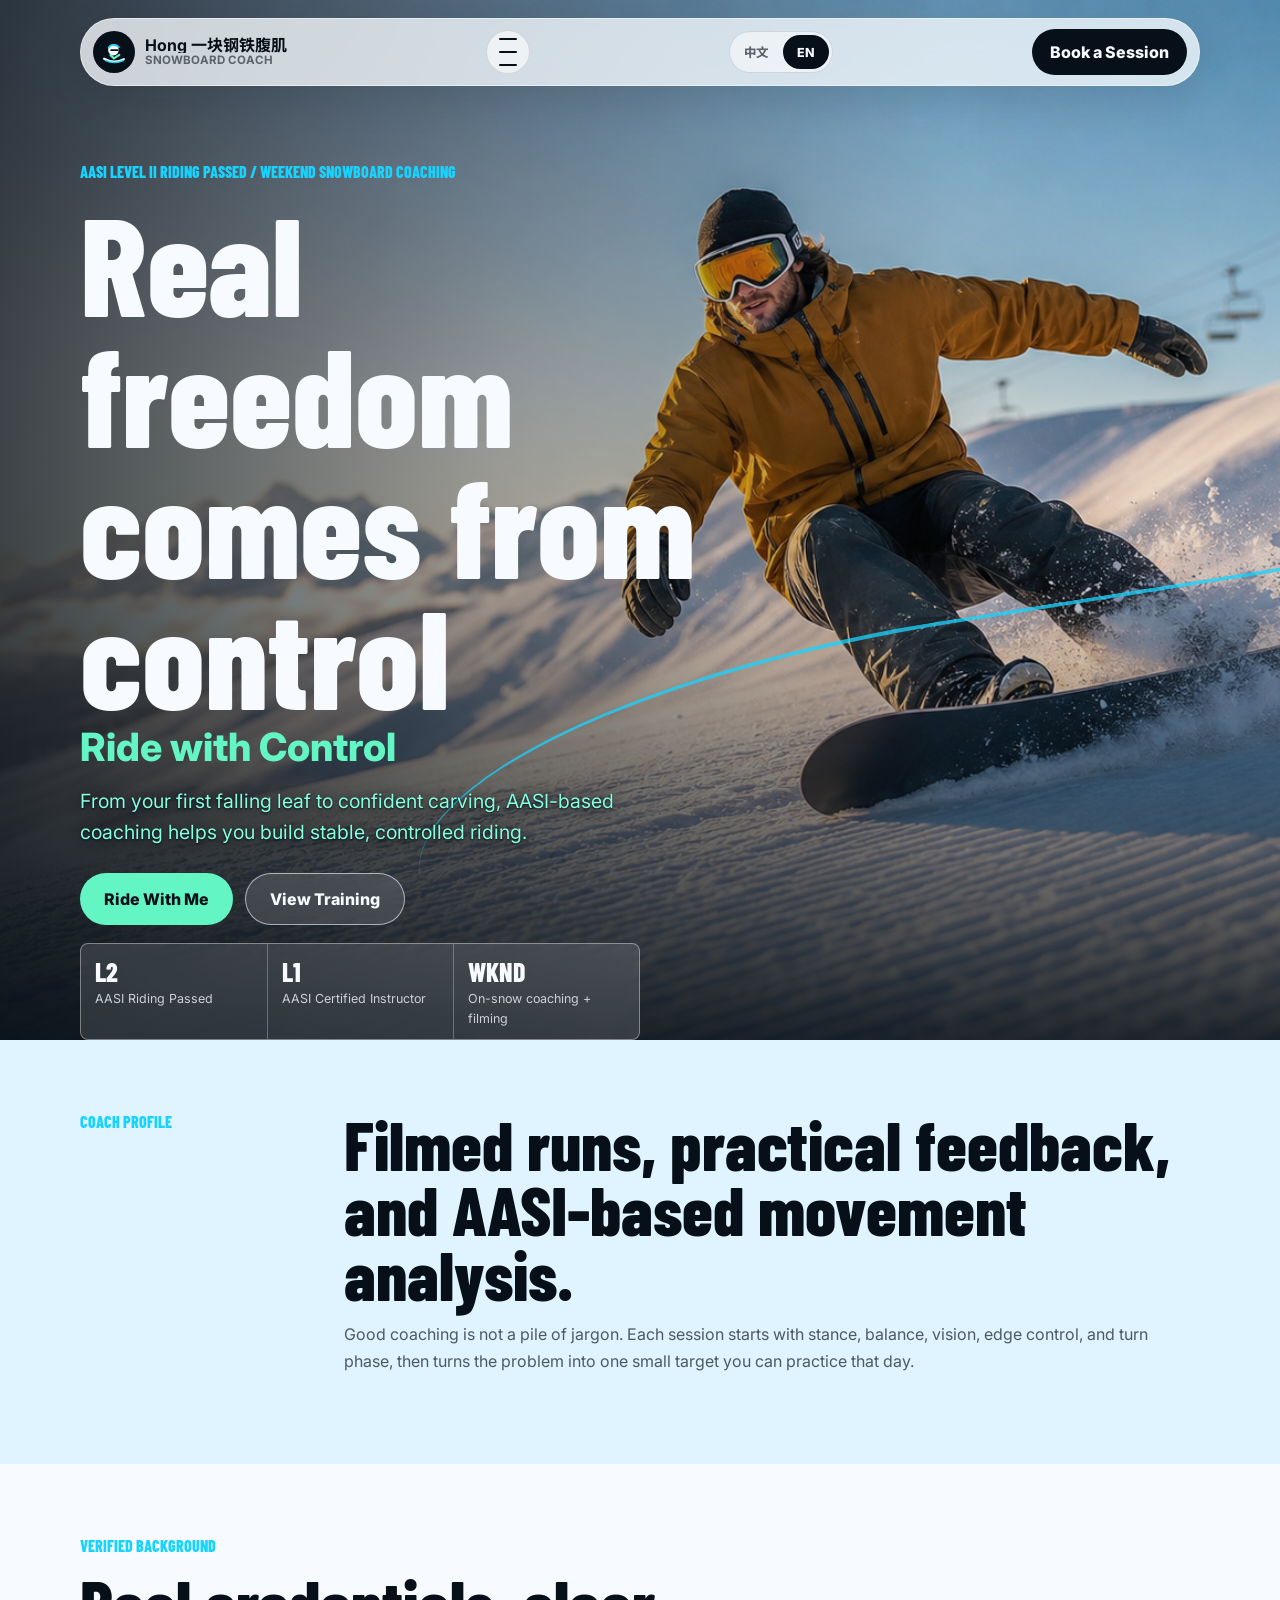
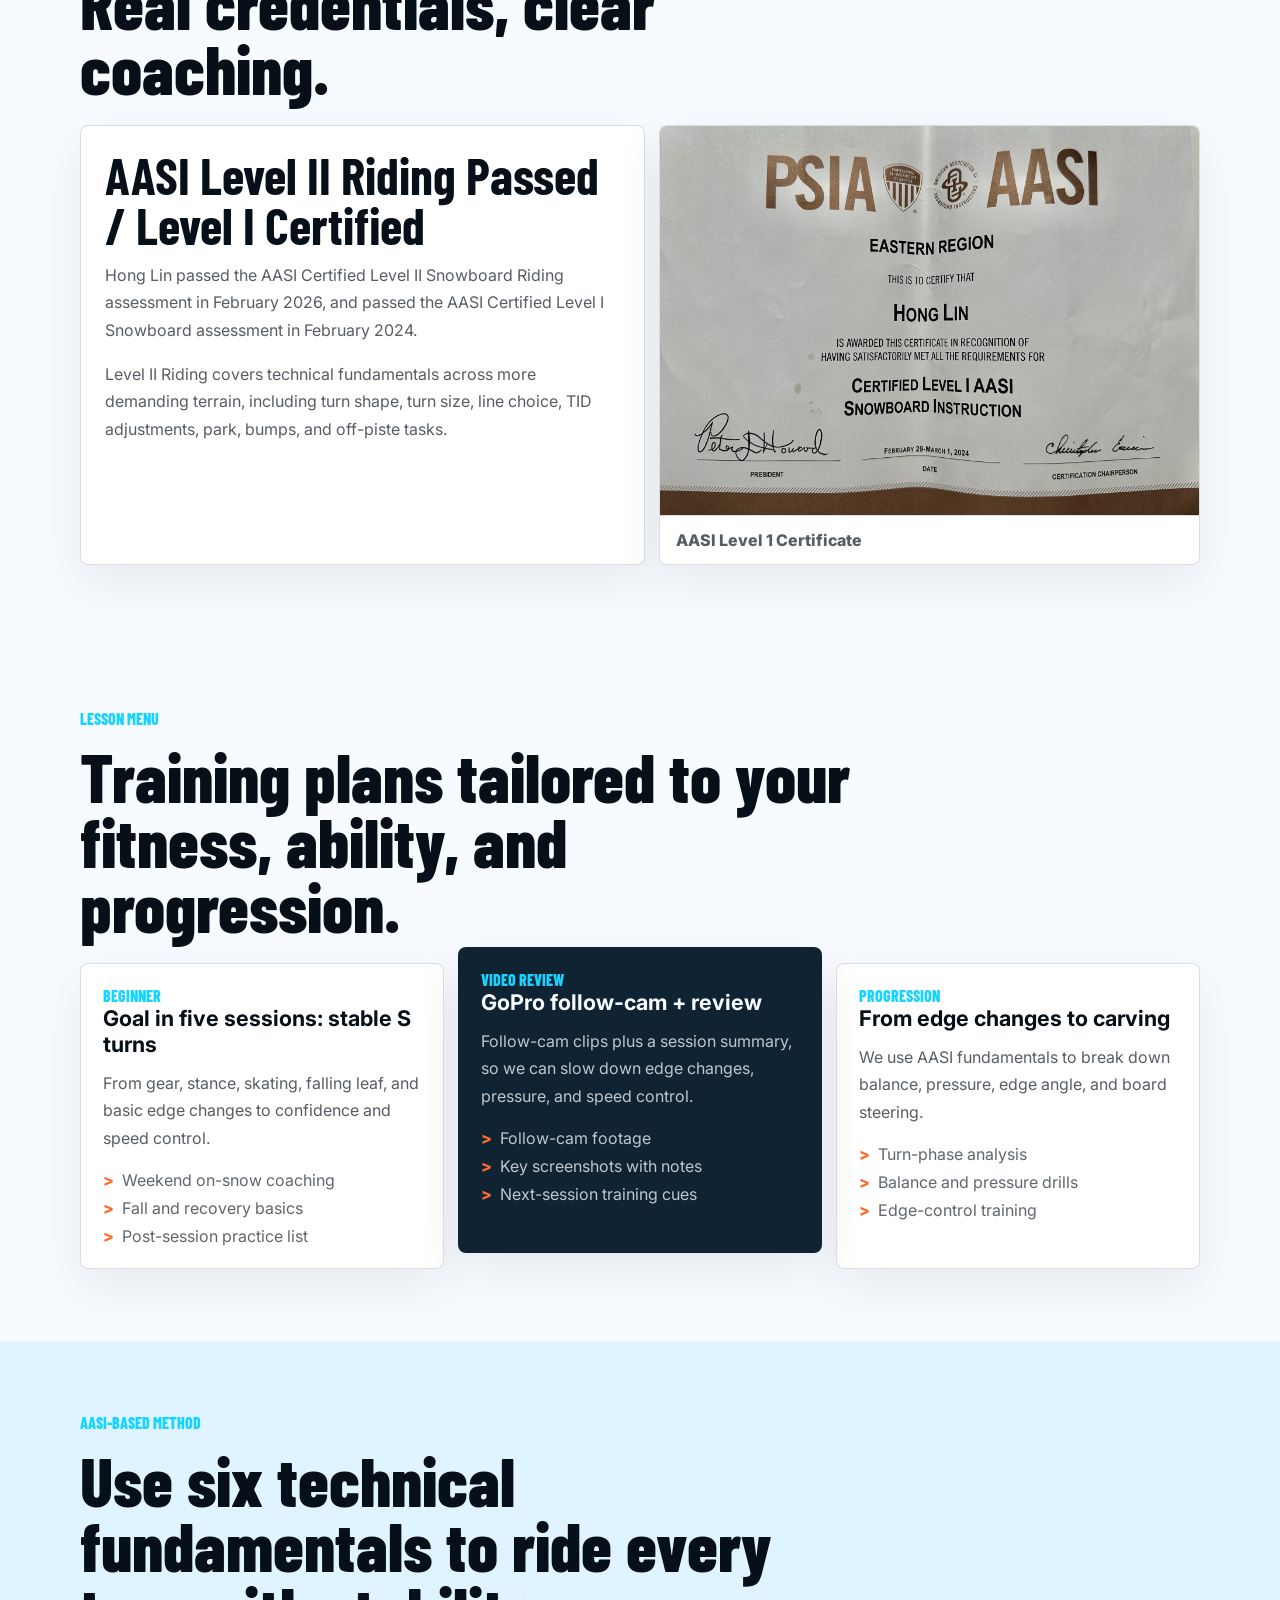
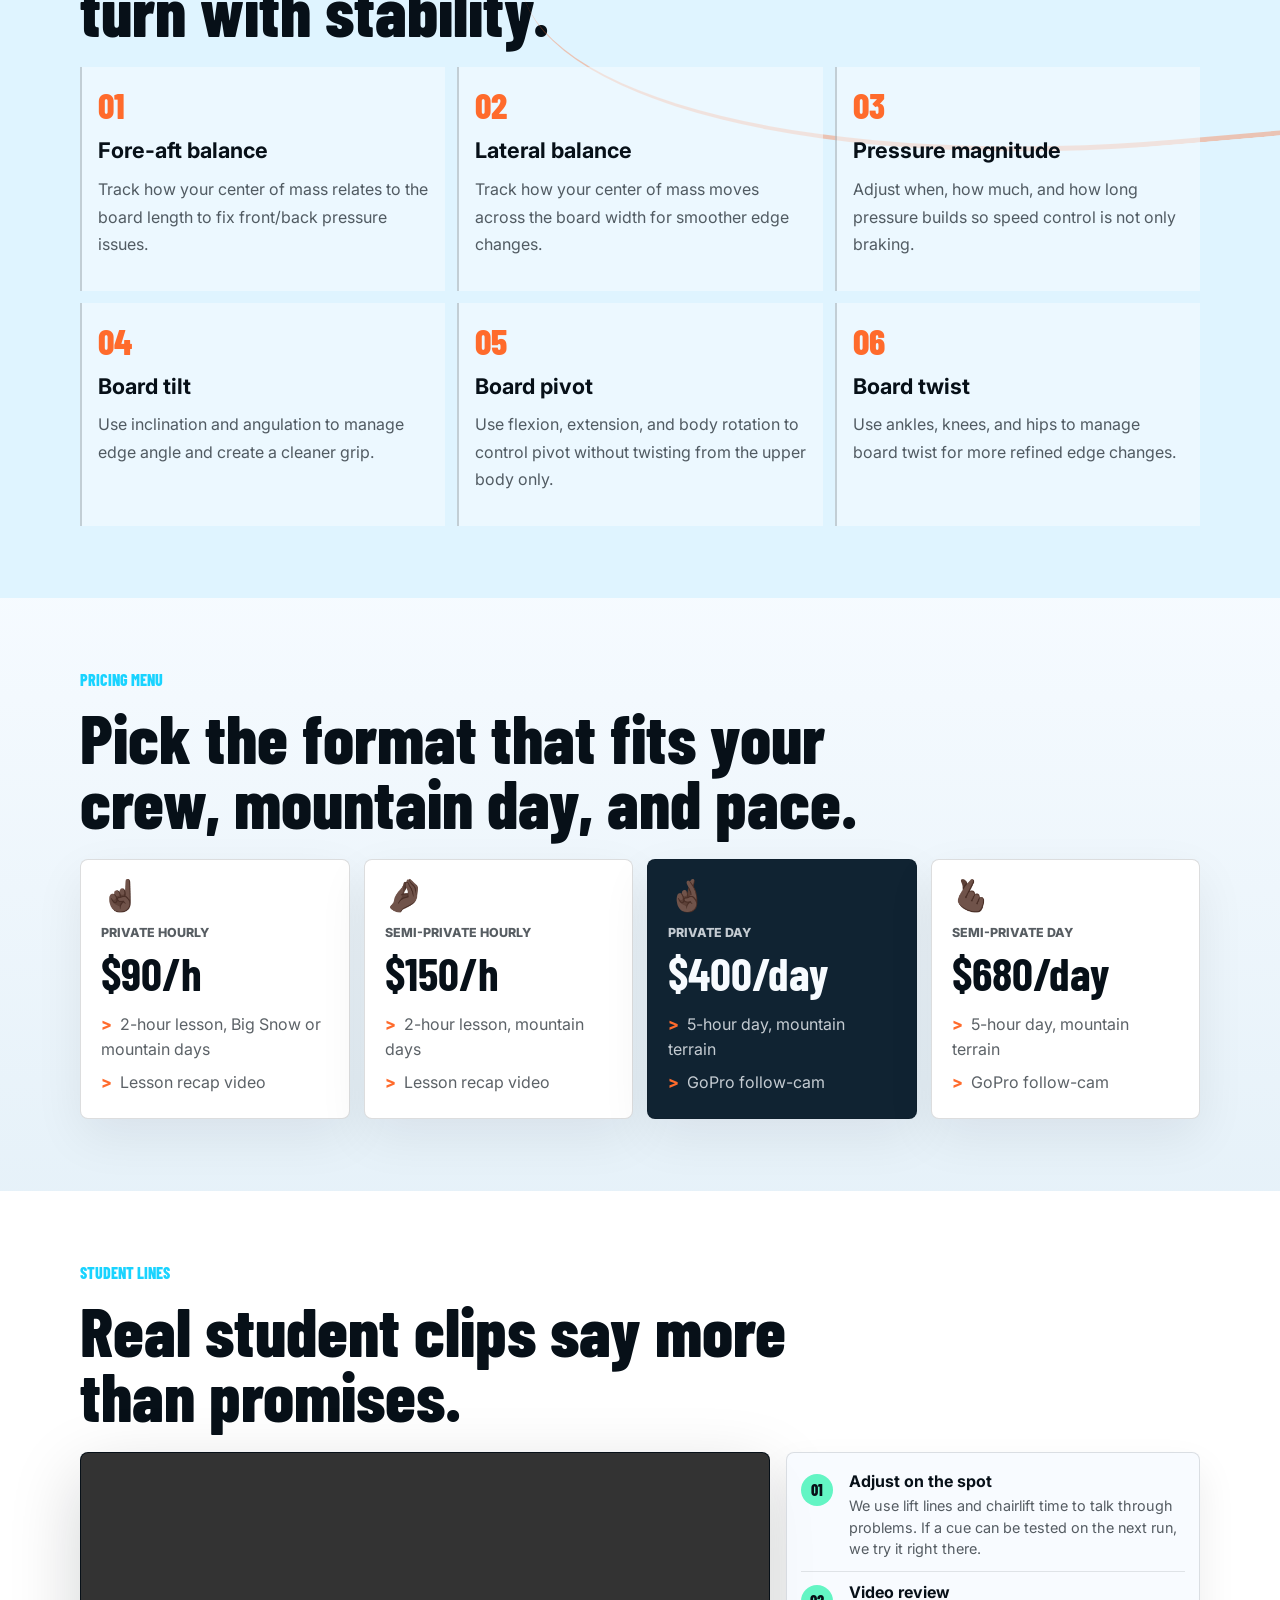
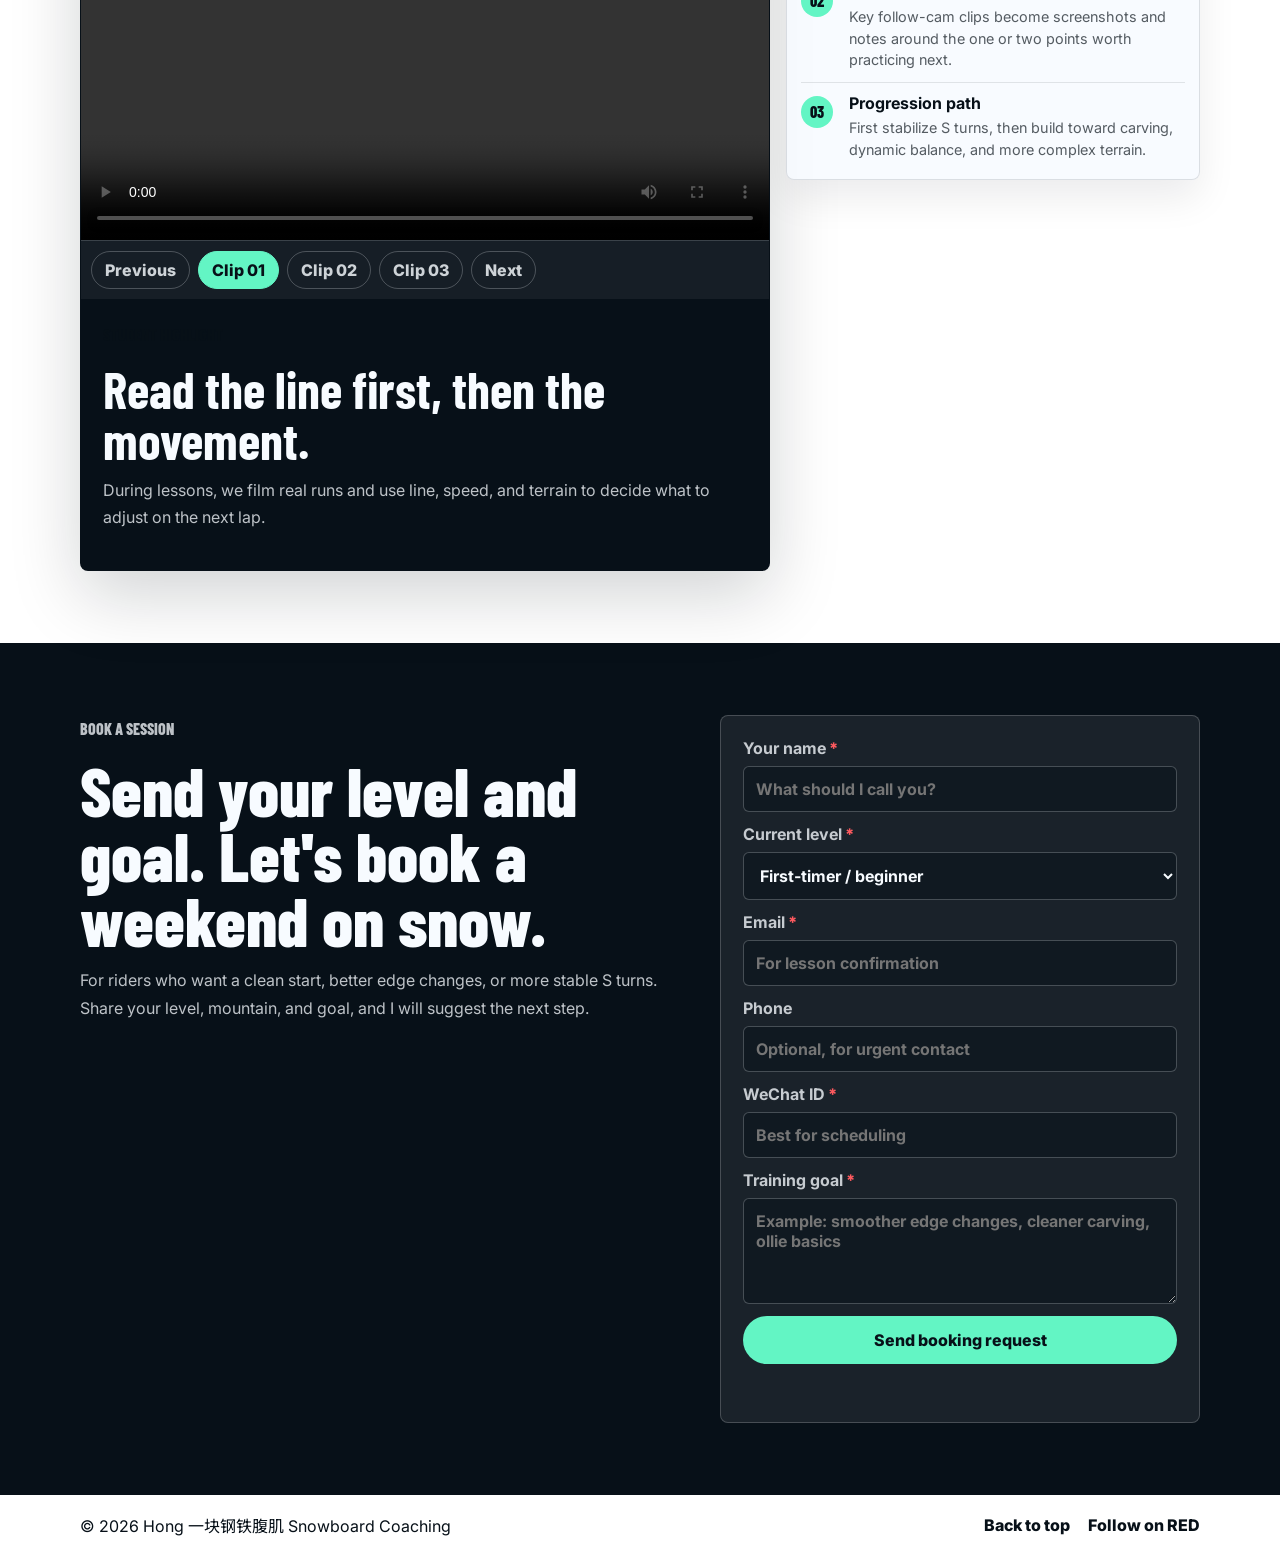
==== commit 006d6b9a: "Update homepage copy and certificate image" ====
--- a/index.html
+++ b/index.html
@@ -328,7 +328,7 @@
             <article>
               <span>01</span>
               <h3>当场调整</h3>
-              <p>不把问题堆到课后才说。能在下一趟试的动作，就当场改。</p>
+              <p>充分利用排队和坐缆车的时间讨论问题。能在下一趟试的动作，就当场改。</p>
             </article>
             <article>
               <span>02</span>
@@ -396,7 +396,7 @@
     </main>
 
     <footer>
-      <p>© 2026 Hong Lin 鸿宝 Snowboard Coaching</p>
+      <p>© 2026 Hong 一块钢铁腹肌 Snowboard Coaching</p>
       <div>
         <a href="#top">回到顶部</a>
         <a
